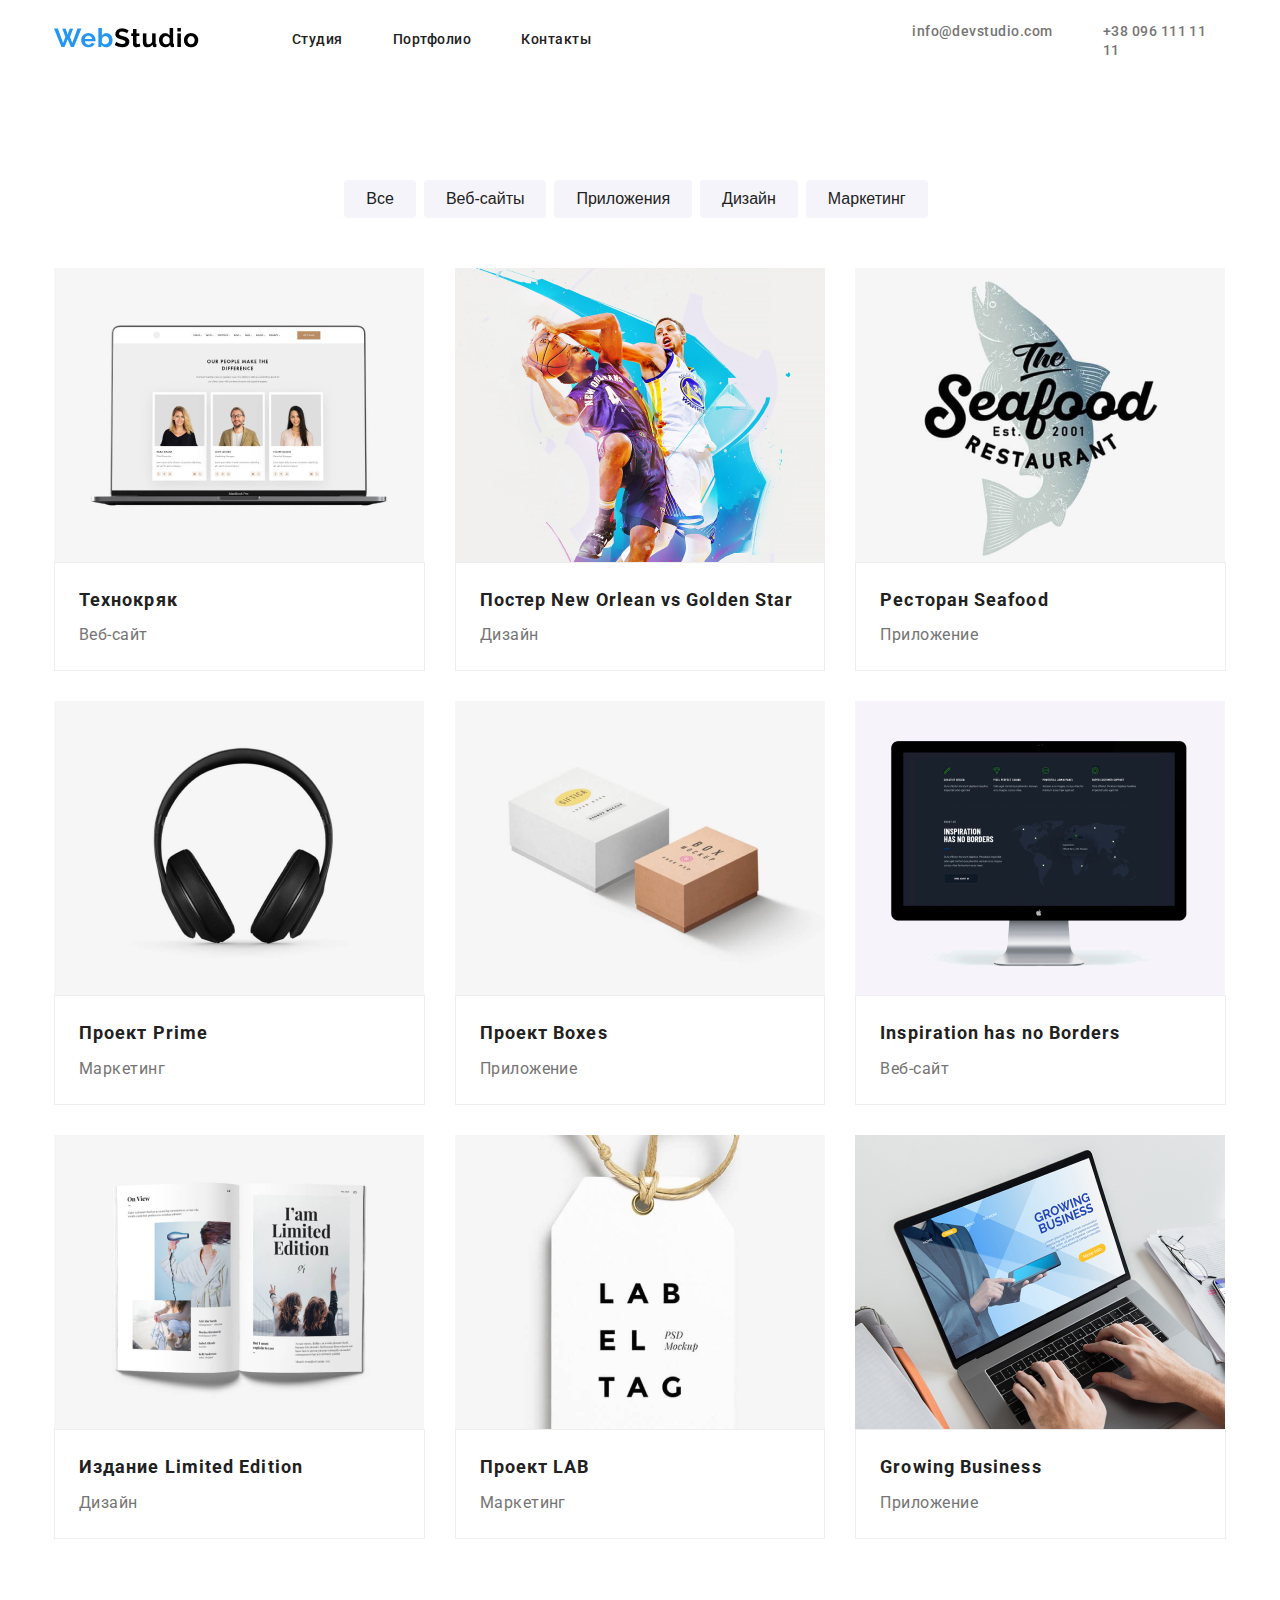
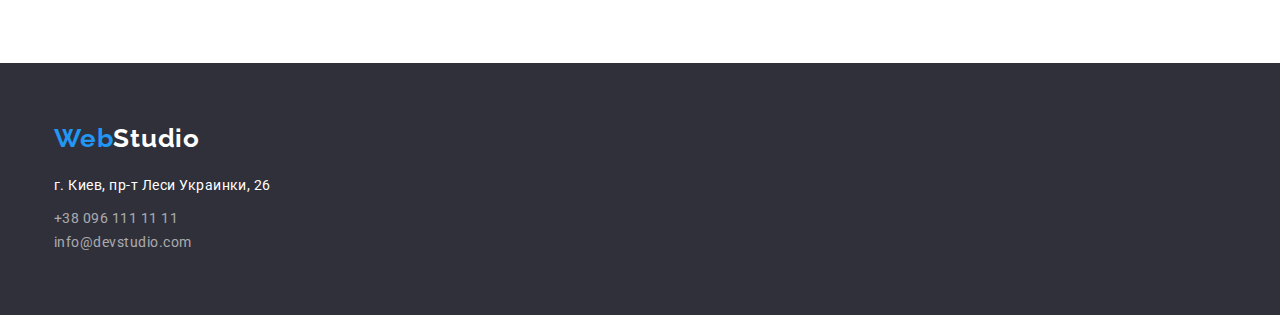
==== portfolio.html @ 0e21d746 "first" ====
<!DOCTYPE html>
<html lang="ru">
  <head>
    <meta charset="UTF-8" />
    <title>HOMEWORK2</title>
    <link rel="preconnect" href="https://fonts.gstatic.com" />
    <link
      href="https://fonts.googleapis.com/css2?family=Raleway:wght@700&family=Roboto:wght@400;500;700;900&display=swap"
      rel="stylesheet"
    />
    <link rel="stylesheet" href="./css/style.css" />
  </head>

  <body>
    <!--Шапка-->
    <header>
      <div class="container main-nav">
        <nav class="main-nav">
          <a href="./index.html">
            <img src="./images/WebStudio.png" alt="logo" />
          </a>
          <ul class="site-nav list">
            <li class="item"><a class="links" href="#">Студия</a></li>
            <li class="item">
              <a class="links" href="portfolio.html">Портфолио</a>
            </li>
            <li class="item"><a class="links" href="#">Контакты</a></li>
          </ul>
        </nav>
        <address>
          <ul class="auth-nav list">
            <li class="item">
              <a class="contacts" href="mailto:info@devstudio.com"
                >info@devstudio.com</a
              >
            </li>
            <li class="item">
              <a class="contacts" href="tel:+380961111111">+38 096 111 11 11</a>
            </li>
          </ul>
        </address>
      </div>
    </header>
    <main>
      <!--Фільтри-->

      <section class="galery list">
        <div class="container-portfolio list">
          <h2 class="visualy-hidden">Портфолио</h2>
          <ul class="filters list">
            <li class="item">
              <button class="portfolio-buttons" type="button">Все</button>
            </li>
            <li class="item">
              <button class="portfolio-buttons" type="button">Веб-сайты</button>
            </li>

            <li class="item">
              <button class="portfolio-buttons" type="button">
                Приложения
              </button>
            </li>
            <li class="item">
              <button class="portfolio-buttons" type="button">Дизайн</button>
            </li>
            <li class="item">
              <button class="portfolio-buttons" type="button">Маркетинг</button>
            </li>
          </ul>
        </div>
        <!--Приклади-->
        <div class="container list">
          <ul class="examples list">
            <li class="item list">
              <img
                src="./images/tehnocrac.jpg"
                class="image list"
                alt="tehnocrac"
              />
              <div class="card list">
                <h3 class="projects-names list">Технокряк</h3>
                <p class="types-work list">Веб-сайт</p>
              </div>
            </li>
            <li class="item list">
              <img src="./images/poster.jpg" class="image list" alt="poster" />
              <div class="card">
                <h3 class="projects-names list">
                  Постер New Orlean vs Golden Star
                </h3>
                <p class="types-work list">Дизайн</p>
              </div>
            </li>
            <li class="item list">
              <img
                src="./images/seafood.jpg"
                class="image list"
                alt="seafood"
              />
              <div class="card">
                <h3 class="projects-names list">Ресторан Seafood</h3>
                <p class="types-work list">Приложение</p>
              </div>
            </li>
            <li class="item list">
              <img src="./images/prime.jpg" class="image list" alt="prime" />
              <div class="card">
                <h3 class="projects-names list">Проект Prime</h3>
                <p class="types-work list">Маркетинг</p>
              </div>
            </li>
            <li class="item list">
              <img src="./images/boxes.jpg" class="image list" alt="boxes" />
              <div class="card">
                <h3 class="projects-names list">Проект Boxes</h3>
                <p class="types-work list">Приложение</p>
              </div>
            </li>
            <li class="item list">
              <img
                src="./images/borders.jpg"
                class="image list"
                alt="borders"
              />
              <div class="card">
                <h3 class="projects-names list">Inspiration has no Borders</h3>
                <p class="types-work list">Веб-сайт</p>
              </div>
            </li>
            <li class="item list">
              <img
                src="./images/edition.jpg"
                class="image list"
                alt="limited edition"
              />
              <div class="card">
                <h3 class="projects-names list">Издание Limited Edition</h3>
                <p class="types-work list">Дизайн</p>
              </div>
            </li>
            <li class="item list">
              <img src="./images/lab.jpg" class="image list" alt="lab" />
              <div class="card">
                <h3 class="projects-names list">Проект LAB</h3>
                <p class="types-work list">Маркетинг</p>
              </div>
            </li>
            <li class="item list">
              <img
                src="./images/growing.jpg"
                class="image list"
                alt="growing bisness"
              />
              <div class="card">
                <h3 class="projects-names list">Growing Business</h3>
                <p class="types-work list">Приложение</p>
              </div>
            </li>
          </ul>
        </div>
      </section>
    </main>
    <footer>
      <div class="container">
      <a href="./index.html"><span class="web">Web</span><span class="studio">Studio</span>
      </a>
      <address>
        <p class="address">г. Киев, пр-т Леси Украинки, 26</p>
        <a class="tel" href="tel:+380961111111">+38 096 111 11 11</a><br />
        <a class="email" href="mailto:info@devstudio.com">info@devstudio.com</a>
      </address>
    </div>
    </footer>
  </body>
</html>
---- css/style.css ----
:root {
  --title-text-color: #212121;
  --acent-color: #2196f3;
  --paragraph-color: #757575;
  --primary-white-color: #ffffff;
}

body {
  font-family: "Roboto";
  color: var(--title-text-color);
  letter-spacing: 0.03em;
  font-weight: 400;
  margin: 0;
}

.list {
  padding: 0;
  margin: 0;
  list-style: none;
}

.container {
  margin-left: auto;
  margin-right: auto;
  width: 1172px;
  padding-left: 20px;
  padding-right: 20px;
  outline: 2px solid transparent;
}

a {
  text-decoration: none;
}

ul {
  list-style-type: none;
}

/*шапка*/

.main-nav {
  display: flex;
  align-items: center;
}

.site-nav {
  display: flex;
}

.site-nav .item {
  margin-right: 50px;
}

.site-nav .item:last-child {
  margin-right: 0;
}

.site-nav .item:first-child {
  margin-left: 93px;
}

.site-nav .links {
  display: block;
  padding-top: 32px;
  padding-bottom: 32px;

  font-weight: 500;
  font-size: 14px;
  line-height: 1.14;

  color: var(--title-text-color);
}

.auth-nav {
  display: flex;
  margin-left: auto;
}
.auth-nav .item {
  margin-left: 321px;
}

.auth-nav .item + .item {
  margin-left: 50px;
}

.contacts {
  font-weight: 500;
  font-size: 14px;
  line-height: 16px;
  color: #757575;
  font-style: normal;
}

.links:hover {
  color: var(--acent-color);
}

/*Герой*/
.hero {
  text-align: center;
  background: #2f303a;
  padding-top: 100px;
  padding-bottom: 180px;
}

.hero-title {
  color: var(--primary-white-color);
  font-weight: 900;
  font-size: 44px;
  line-height: 1.36;

  text-align: center;
  letter-spacing: 0.06em;
  margin-bottom: 30px;
}

/*Кнопка*/

.button {
  box-shadow: 0px 4px 4px rgba(0, 0, 0, 0.15);
  border-radius: 4px;

  color: var(--primary-white-color);
  background: var(--acent-color);
  font-weight: 700;
  font-size: 16px;
  line-height: 1.87;
  border: #ffffff;
}

.section {
  padding-bottom: 94px;
}

.section-benefits {
  padding-top: 94px;
  padding-bottom: 94px;
}

.visualy-hidden {
  position: absolute;
  clip: rect(0 0 0 0);
  width: 1px;
  height: 1px;
  margin: -1px;
}

.feature-list {
  display: flex;
}

.benefits {
  font-weight: 700;
  font-size: 14px;
  line-height: 1.14;
  text-transform: uppercase;
  margin-bottom: 10px;
}

.benefits-text {
  font-size: 14px;
  line-height: 1.7;
  color: var(--paragraph-color);
  width: 270px;
  flex-direction: row;
  margin-right: 30px;
}

.work-list {
  display: flex;
  flex-wrap: wrap;
  justify-content: space-between;
}

.work-list .item {
  width: calc((100% - 60px) / 3);
  margin-right: 30px;
}

.work-list .item:nth-child(3n) {
  margin-right: 0;
}

.feature-title {
  font-weight: 700;
  font-size: 36px;
  line-height: 1.17;
  text-align: center;
  margin-bottom: 50px;
}

.work-team {
  display: flex;
  flex-wrap: wrap;
  justify-content: space-between;
}

.work-team .item {
  width: calc((100% - 90px) / 4);
  margin-right: 30px;
  background: #ffffff;
  border-radius: 0px 0px 4px 4px;
}

.work-team .item:nth-child(4n) {
  margin-right: 0;
}

.card-staff {
  padding-top: 30px;
  padding-bottom: 30px;
}

.section-team {
  padding-bottom: 94px;
  background: #f5f4fa;
  padding-top: 94px;
}

.team {
  font-size: 16px;
  line-height: 1.19;
  text-align: center;
  margin-bottom: 10px;
}

.positions {
  font-size: 16px;
  line-height: 1.19px;
  color: var(--paragraph-color);
  text-align: center;
}

/*footer*/

.address {
  margin-top: 20px;
  margin-bottom: 9px;
  font-style: normal;
  font-size: 14px;
  line-height: 1.7;
  color: var(--primary-white-color);
}

footer {
  background: #2f303a;
  padding-top: 60px;
  padding-bottom: 60px;
}

.tel {
  font-style: normal;
  font-size: 14px;
  line-height: 1.7;
  color: rgba(255, 255, 255, 0.6);
  margin-bottom: 9px;
}

.email {
  font-style: normal;
  font-size: 14px;
  line-height: 1.7;
  color: rgba(255, 255, 255, 0.6);
}

.web {
  font-family: "Raleway";
  font-style: normal;
  font-weight: 700;
  font-size: 26px;
  line-height: 1.19;
  letter-spacing: 0.03em;
  color: var(--acent-color);
}

.studio {
  font-family: "Raleway";
  font-style: normal;
  font-weight: 700;
  font-size: 26px;
  line-height: 1.19;
  letter-spacing: 0.03em;
  color: var(--primary-white-color);
}

/*PORTFOLIO*/

.galery {
  margin-bottom: 94px;
  margin-top: 100px;
}

.container-portfolio {
  margin-bottom: 50px;
}

.filters {
  display: flex;
  justify-content: center;
}

.filters .item {
  margin-right: 8px;
}

.portfolio-buttons {
  font-weight: 500;
  font-size: 16px;
  line-height: 1.6;
  color: var(--title-text-color);
  background: #f5f4fa;
  text-align: center;
  border: var(--acent-color);
  border-radius: 4px;
  padding: 6px 22px;
}

.portfolio-buttons:hover,
.portfolio-buttons:focus,
.portfolio-buttons:active {
  background-color: var(--acent-color);
  color: var(--primary-white-color);
  border: transparent;
}

.examples {
  display: flex;
  flex-wrap: wrap;
}

.examples .item {
  width: calc((100% - 60px) / 3);
  margin-right: 30px;
  margin-bottom: 30px;
  background: #ffffff;
}

.examples .item:nth-child(3n) {
  margin-right: 0;
}

.image {
  display: block;
  border: 0;
}

.card {
  padding-bottom: 20px;
  border: 1px solid #eeeeee;
  padding-top: 20px;
  padding-left: 24px;
}

.projects-names {
  font-size: 18px;
  line-height: 1.88;
  letter-spacing: 0.06em;
  color: var(--title-text-color);
  margin-bottom: 4px;
}

.types-work {
  font-size: 16px;
  line-height: 1.88;
  letter-spacing: 0.03em;
  color: var(--paragraph-color);
}
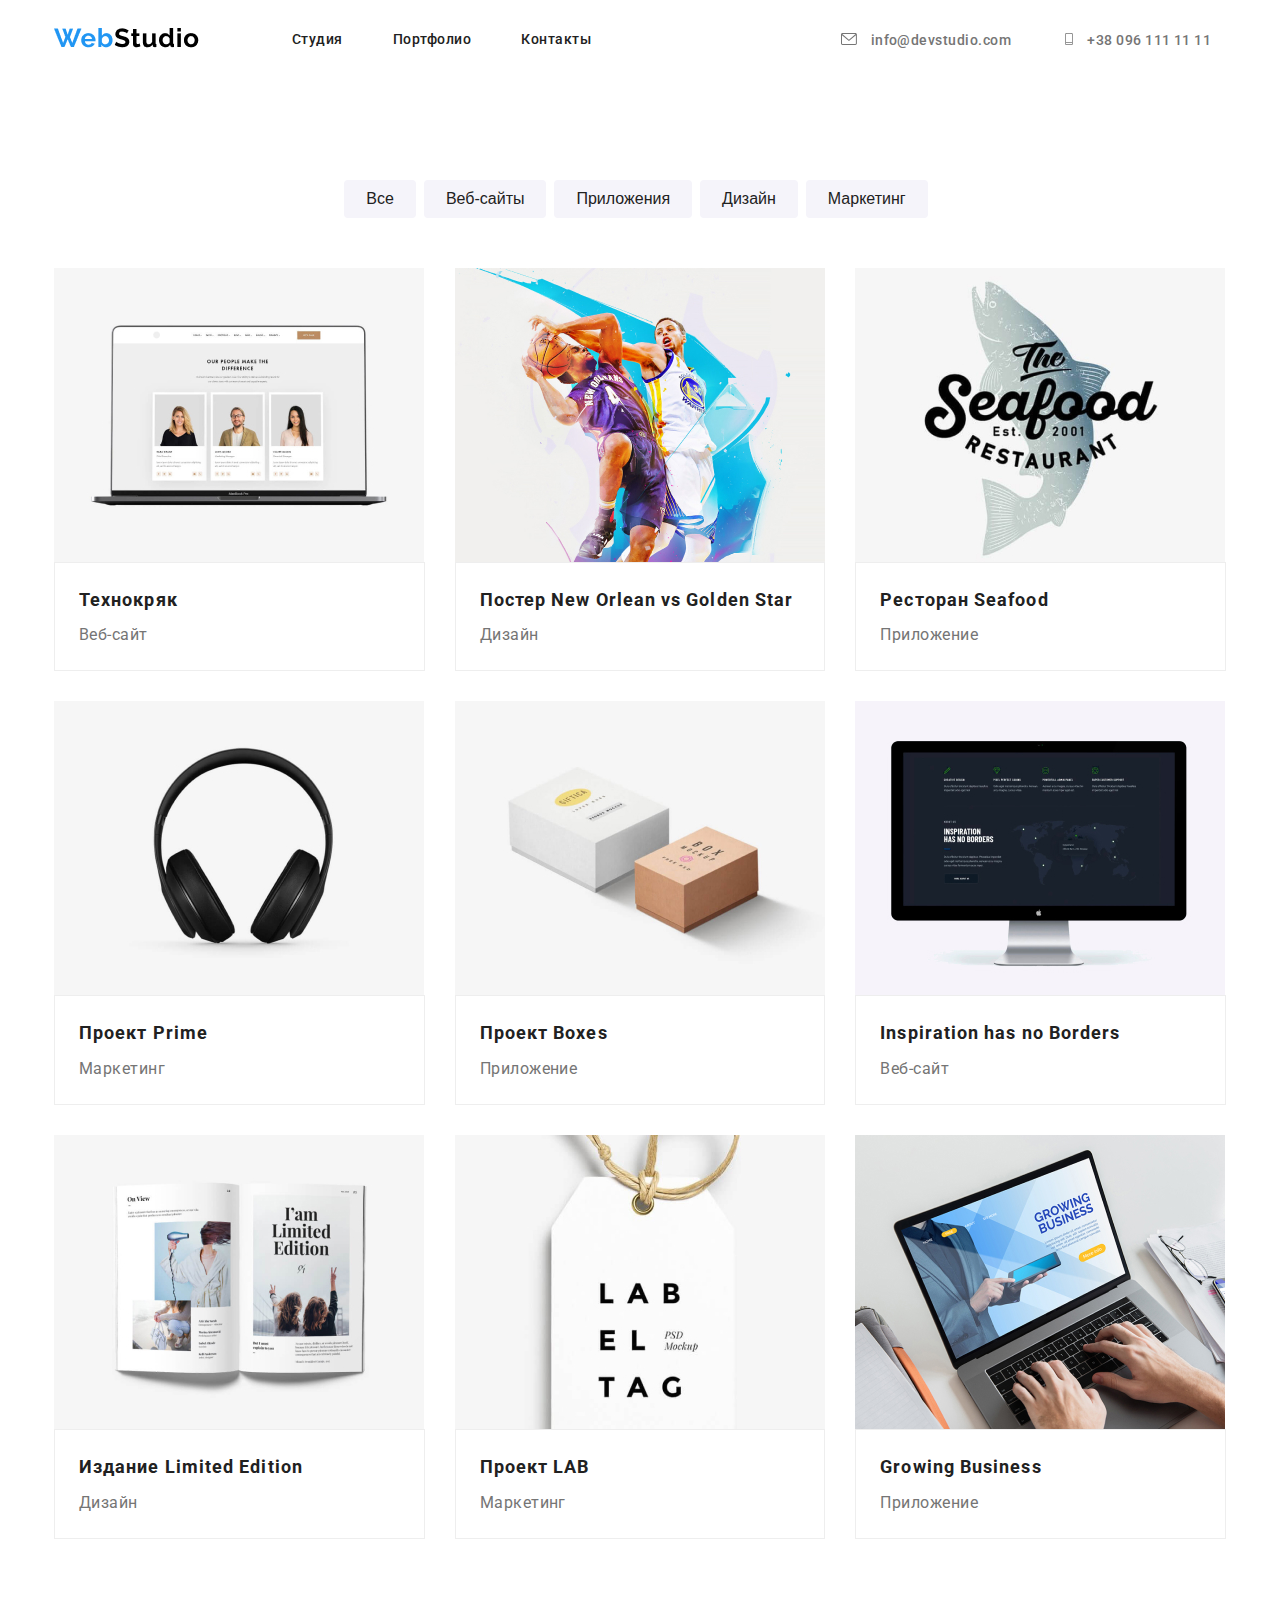
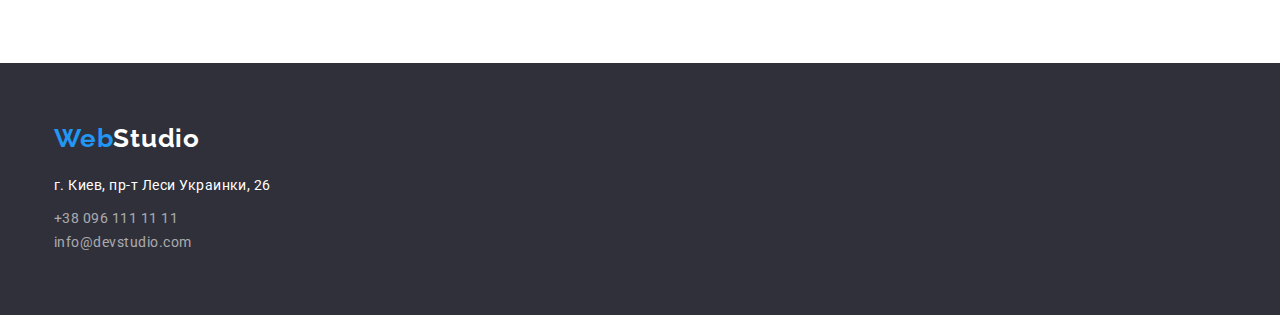
==== commit 21279ad2: "Work with icons" ====
--- a/portfolio.html
+++ b/portfolio.html
@@ -29,13 +29,20 @@
         </nav>
         <address>
           <ul class="auth-nav list">
-            <li class="item">
-              <a class="contacts" href="mailto:info@devstudio.com"
-                >info@devstudio.com</a
+            <li class="item list">
+              <a class="contacts list" href="mailto:info@devstudio.com">
+                <svg class="header-icons list">
+                  <use href="./images/symbol-defs.svg#icon-mail"></use>
+                </svg>
+                info@devstudio.com</a
               >
             </li>
             <li class="item">
-              <a class="contacts" href="tel:+380961111111">+38 096 111 11 11</a>
+              <a class="contacts" href="tel:+380961111111"
+                > <svg class="header-icons list">
+                  <use href="./images/symbol-defs.svg#icon-tel"></use>
+                </svg>+38 096 111 11 11
+              </a>
             </li>
           </ul>
         </address>
--- a/css/style.css
+++ b/css/style.css
@@ -71,24 +71,35 @@
   color: var(--title-text-color);
 }
 
+.contacts {
+  font-weight: 500;
+  font-size: 14px;
+  line-height: 16px;
+  color: #757575;
+  font-style: normal;
+}
+
+.contacts:hover {
+  color: var(--acent-color);
+}
+
+.header-icons {
+  width: 16px;
+  height: 12px;
+  margin-right: 10px;
+  fill: currentColor;
+}
+
 .auth-nav {
   display: flex;
   margin-left: auto;
 }
 .auth-nav .item {
-  margin-left: 321px;
+  margin-left: 250px;
 }
 
 .auth-nav .item + .item {
   margin-left: 50px;
-}
-
-.contacts {
-  font-weight: 500;
-  font-size: 14px;
-  line-height: 16px;
-  color: #757575;
-  font-style: normal;
 }
 
 .links:hover {
@@ -145,6 +156,19 @@
   margin: -1px;
 }
 
+.background-benefits {
+  width: 70px;
+  background: #f5f4fa;
+  border-radius: 4px;
+  margin-bottom: 30px;
+  padding: 25px 100px;
+}
+
+.benefits-icons {
+  width: 70px;
+  height: 70px;
+}
+
 .feature-list {
   display: flex;
 }
@@ -231,21 +255,36 @@
   text-align: center;
 }
 
+.networks {
+  display: flex;
+}
+
+.team-icons {
+  width: 20px;
+  height: 20px;
+  margin-right: 34px;
+  margin-bottom: 42px;
+}
+
 /*footer*/
-
-.address {
-  margin-top: 20px;
-  margin-bottom: 9px;
-  font-style: normal;
-  font-size: 14px;
-  line-height: 1.7;
-  color: var(--primary-white-color);
-}
 
 footer {
   background: #2f303a;
   padding-top: 60px;
   padding-bottom: 60px;
+}
+
+.container-footer {
+  display: flex;
+}
+
+.address {
+  margin-top: 20px;
+  margin-bottom: 9px;
+  font-style: normal;
+  font-size: 14px;
+  line-height: 1.7;
+  color: var(--primary-white-color);
 }
 
 .tel {
@@ -281,6 +320,31 @@
   line-height: 1.19;
   letter-spacing: 0.03em;
   color: var(--primary-white-color);
+}
+
+.footer-end {
+  margin-left: 70px;
+  margin-bottom: 97px;
+}
+
+.join {
+  font-weight: bold;
+  font-size: 14px;
+  line-height: 1.14;
+  letter-spacing: 0.03em;
+  text-transform: uppercase;
+  margin-bottom: 20px;
+
+  color: var(--primary-white-color);
+}
+
+.footer-networks {
+  display: flex;
+}
+
+.footer-icons {
+  width: 20px;
+  height: 20px;
 }
 
 /*PORTFOLIO*/
@@ -335,6 +399,11 @@
   background: #ffffff;
 }
 
+.examples .item:hover {
+  box-shadow: 0px 1px 1px rgba(0, 0, 0, 0.12), 0px 4px 4px rgba(0, 0, 0, 0.06),
+    1px 4px 6px rgba(0, 0, 0, 0.16);
+}
+
 .examples .item:nth-child(3n) {
   margin-right: 0;
 }
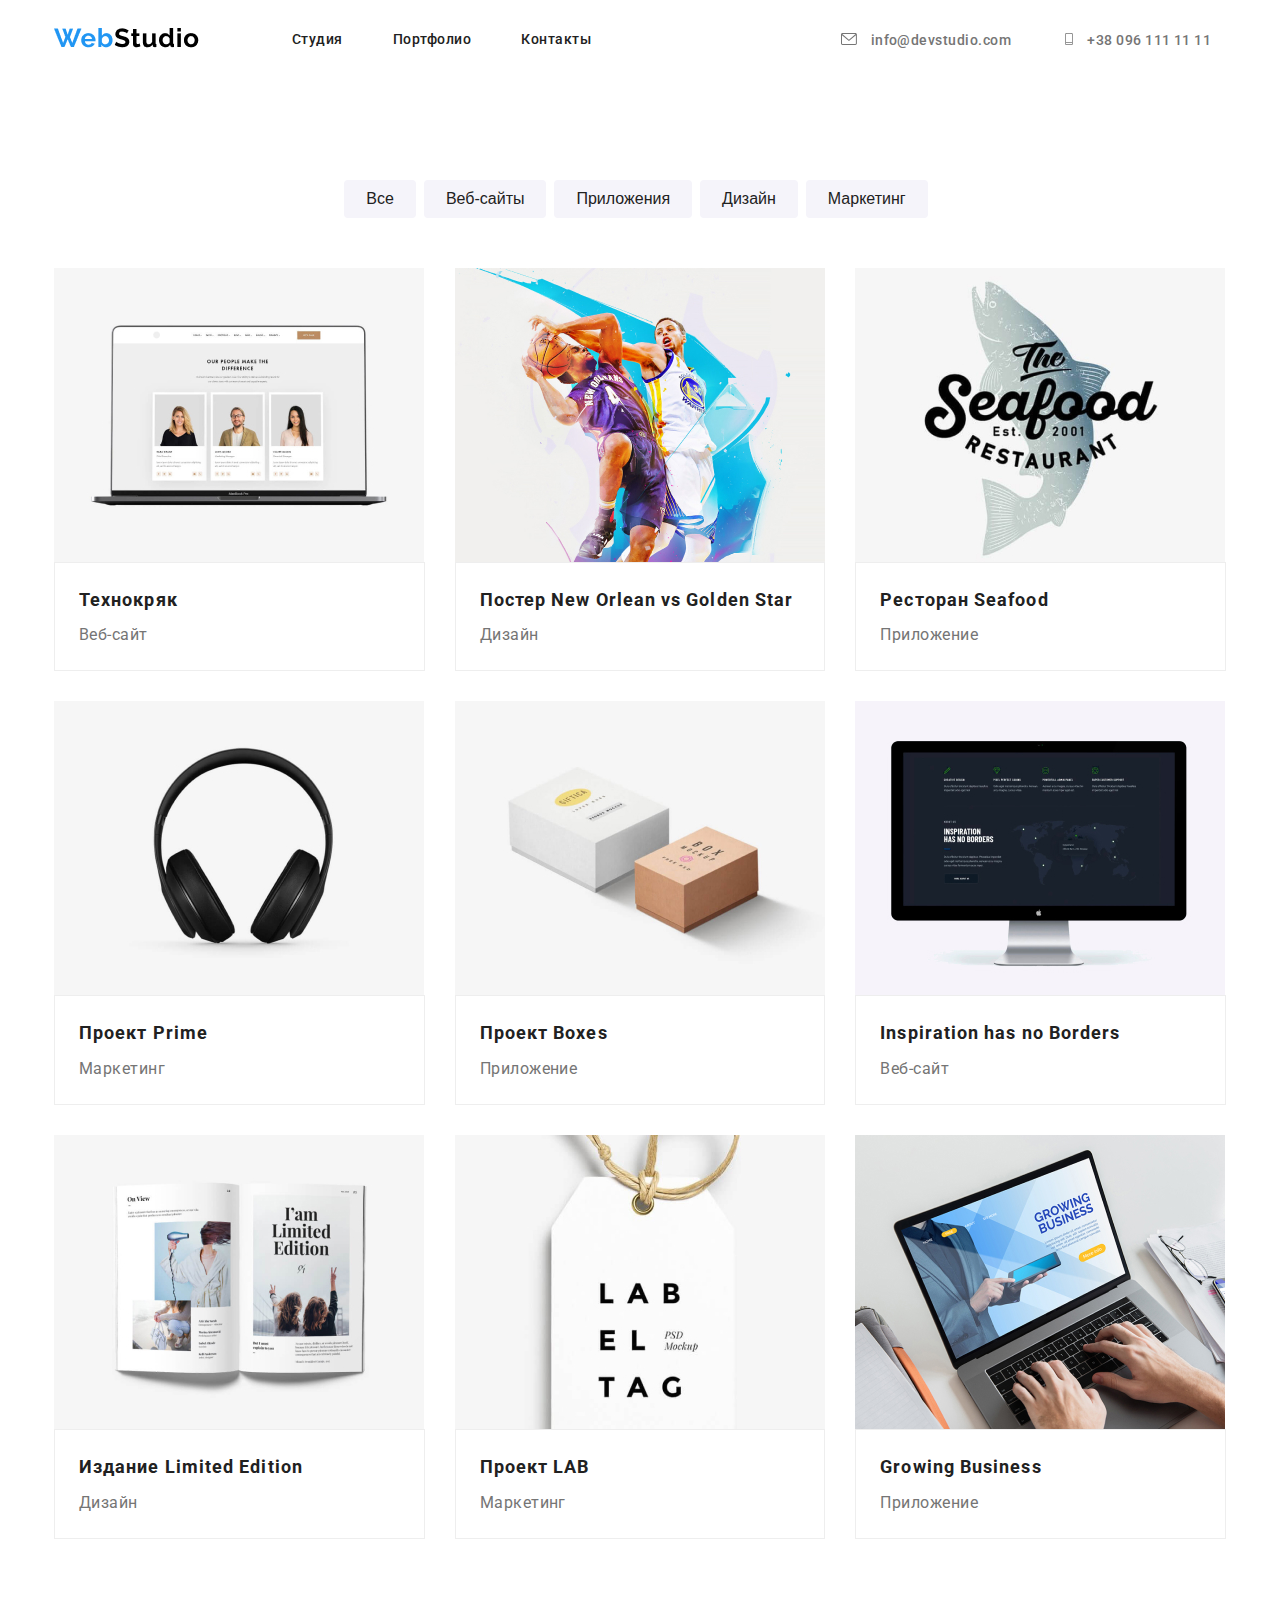
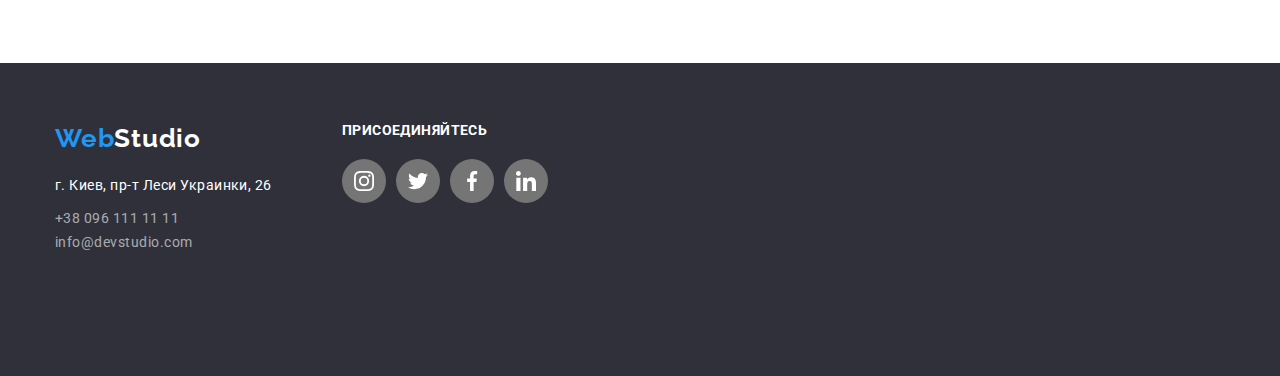
==== commit 41a91abd: "Копіювання футеру в portfolio" ====
--- a/portfolio.html
+++ b/portfolio.html
@@ -168,15 +168,48 @@
       </section>
     </main>
     <footer>
-      <div class="container">
-      <a href="./index.html"><span class="web">Web</span><span class="studio">Studio</span>
-      </a>
-      <address>
-        <p class="address">г. Киев, пр-т Леси Украинки, 26</p>
-        <a class="tel" href="tel:+380961111111">+38 096 111 11 11</a><br />
-        <a class="email" href="mailto:info@devstudio.com">info@devstudio.com</a>
-      </address>
-    </div>
+       
+      <div class="container-footer">
+        <div>
+        <a href="./index.html"
+          ><span class="web">Web</span><span class="studio">Studio</span>
+        </a>
+        <address>
+          <p class="address">г. Киев, пр-т Леси Украинки, 26</p>
+          <a class="tel" href="tel:+380961111111">+38 096 111 11 11</a><br />
+          <a class="email" href="mailto:info@devstudio.com"
+            >info@devstudio.com</a
+          >
+        </address>
+      </div>
+      <div class="footer-end">
+        <h3 class="join list">ПРИСОЕДИНЯЙТЕСЬ</h3>
+        <ul class="footer-networks">
+          <li> <a class="social-links-footer" href="https://www.instagram.com/" target="_blank">
+            <svg class="footer-icons">
+              <use href="./images/symbol-defs.svg#icon-instagram-2"></use>
+            </svg>
+          </a></li>
+          <li><a class="social-links-footer" href="https://www.instagram.com/" target="_blank">
+            <svg class="footer-icons">
+              <use href="./images/symbol-defs.svg#icon-twitter-1"></use>
+            </svg>
+          </a></li>
+          <li><a class="social-links-footer" href="https://www.instagram.com/" target="_blank">
+            <svg class="footer-icons">
+              <use href="./images/symbol-defs.svg#icon-facebook-1"></use>
+            </svg>
+          </a></li>
+          <li><a class="social-links-footer" href="https://www.instagram.com/" target="_blank">
+            <svg class="footer-icons">
+              <use href="./images/symbol-defs.svg#icon-linkedin-1"></use>
+            </svg>
+          </a></li>
+        </ul>
+
+      </div>
+
+      </div>
     </footer>
   </body>
 </html>
--- a/css/style.css
+++ b/css/style.css
@@ -3,6 +3,8 @@
   --acent-color: #2196f3;
   --paragraph-color: #757575;
   --primary-white-color: #ffffff;
+  --fon-hero-color: rgba(47, 48, 58, 0.4);
+  --icons-color: #afb1b8;
 }
 
 body {
@@ -79,7 +81,8 @@
   font-style: normal;
 }
 
-.contacts:hover {
+.contacts:hover,
+.contacts:focus {
   color: var(--acent-color);
 }
 
@@ -102,27 +105,38 @@
   margin-left: 50px;
 }
 
-.links:hover {
+.links:hover,
+.links:focus {
   color: var(--acent-color);
 }
 
 /*Герой*/
 .hero {
+  max-width: 1600px;
+  height: 600px;
+  margin-left: auto;
+  margin-right: auto;
+  background-color: var(--fon-hero-color);
+  background-image: linear-gradient(
+      to right,
+      var(--fon-hero-color),
+      var(--fon-hero-color)
+    ),
+    url(../images/fon.jpg);
+  background-repeat: no-repeat;
+  background-size: cover;
+  background-position: center;
+}
+
+.hero-title {
   text-align: center;
-  background: #2f303a;
-  padding-top: 100px;
-  padding-bottom: 180px;
-}
-
-.hero-title {
+  letter-spacing: 0.06em;
   color: var(--primary-white-color);
   font-weight: 900;
   font-size: 44px;
   line-height: 1.36;
-
-  text-align: center;
-  letter-spacing: 0.06em;
-  margin-bottom: 30px;
+  margin-bottom: 40px;
+  padding-top: 200px;
 }
 
 /*Кнопка*/
@@ -130,6 +144,12 @@
 .button {
   box-shadow: 0px 4px 4px rgba(0, 0, 0, 0.15);
   border-radius: 4px;
+  padding-right: 32px;
+  padding-left: 32px;
+  padding-top: 10px;
+  padding-bottom: 10px;
+
+  margin-left: 600px;
 
   color: var(--primary-white-color);
   background: var(--acent-color);
@@ -232,7 +252,6 @@
 
 .card-staff {
   padding-top: 30px;
-  padding-bottom: 30px;
 }
 
 .section-team {
@@ -257,13 +276,91 @@
 
 .networks {
   display: flex;
+  padding-bottom: 30px;
+  padding-left: 32px;
+  padding-right: 32px;
+}
+
+.networks-item {
+}
+
+.social-link {
+  display: flex;
+  color: #afb1b8;
+  padding: 0;
+  border: none;
+  width: 44px;
+  height: 44px;
+  border-radius: 50%;
+  background-color: var(--primary-white-color);
+  justify-content: center;
+  align-items: center;
+  margin-right: 10px;
+}
+
+.social-link:hover,
+.social-link:focus {
+  color: var(--primary-white-color);
+  background-color: var(--acent-color);
 }
 
 .team-icons {
   width: 20px;
   height: 20px;
-  margin-right: 34px;
-  margin-bottom: 42px;
+  fill: currentColor;
+}
+
+.our-title {
+  font-weight: 700;
+  font-size: 36px;
+  line-height: 1.16;
+  letter-spacing: 0.03em;
+  text-align: center;
+  color: var(--title-text-color);
+
+  margin-bottom: 50px;
+}
+.our-clients {
+  padding-top: 94px;
+  padding-bottom: 94px;
+}
+
+.icon-clients {
+  display: flex;
+  max-width: 1170px;
+
+  margin-right: auto;
+  margin-left: auto;
+}
+
+.logo-clients {
+  height: 49px;
+  width: 44px;
+  padding: 20px 63px;
+  fill: var(--icons-color);
+}
+
+.icon-clients .item {
+  border: 1px solid #afb1b8;
+  box-sizing: border-box;
+  border-radius: 4px;
+  width: 170px;
+  height: 90px;
+  margin-right: 30px;
+}
+
+.icon-clients .item:hover,
+.icon-clients .item:focus {
+  border: 1px solid var(--acent-color);
+}
+
+.icon-clients .item:nth-child(6) {
+  margin-right: 0px;
+}
+
+.link-logo .logo-clients:hover,
+.link-logo .logo-clients:focus {
+  fill: var(--acent-color);
 }
 
 /*footer*/
@@ -276,6 +373,9 @@
 
 .container-footer {
   display: flex;
+  max-width: 1170px;
+  margin-left: auto;
+  margin-right: auto;
 }
 
 .address {
@@ -340,11 +440,33 @@
 
 .footer-networks {
   display: flex;
+  padding: 0;
+}
+
+.social-links-footer {
+  display: flex;
+  color: var(--primary-white-color);
+  padding: 0;
+  border: none;
+  width: 44px;
+  height: 44px;
+  border-radius: 50%;
+  background-color: var(--paragraph-color);
+  justify-content: center;
+  align-items: center;
+  margin-right: 10px;
+}
+
+.social-links-footer:hover,
+.social-links-footer:focus {
+  color: var(--primary-white-color);
+  background-color: var(--acent-color);
 }
 
 .footer-icons {
   width: 20px;
   height: 20px;
+  fill: currentColor;
 }
 
 /*PORTFOLIO*/
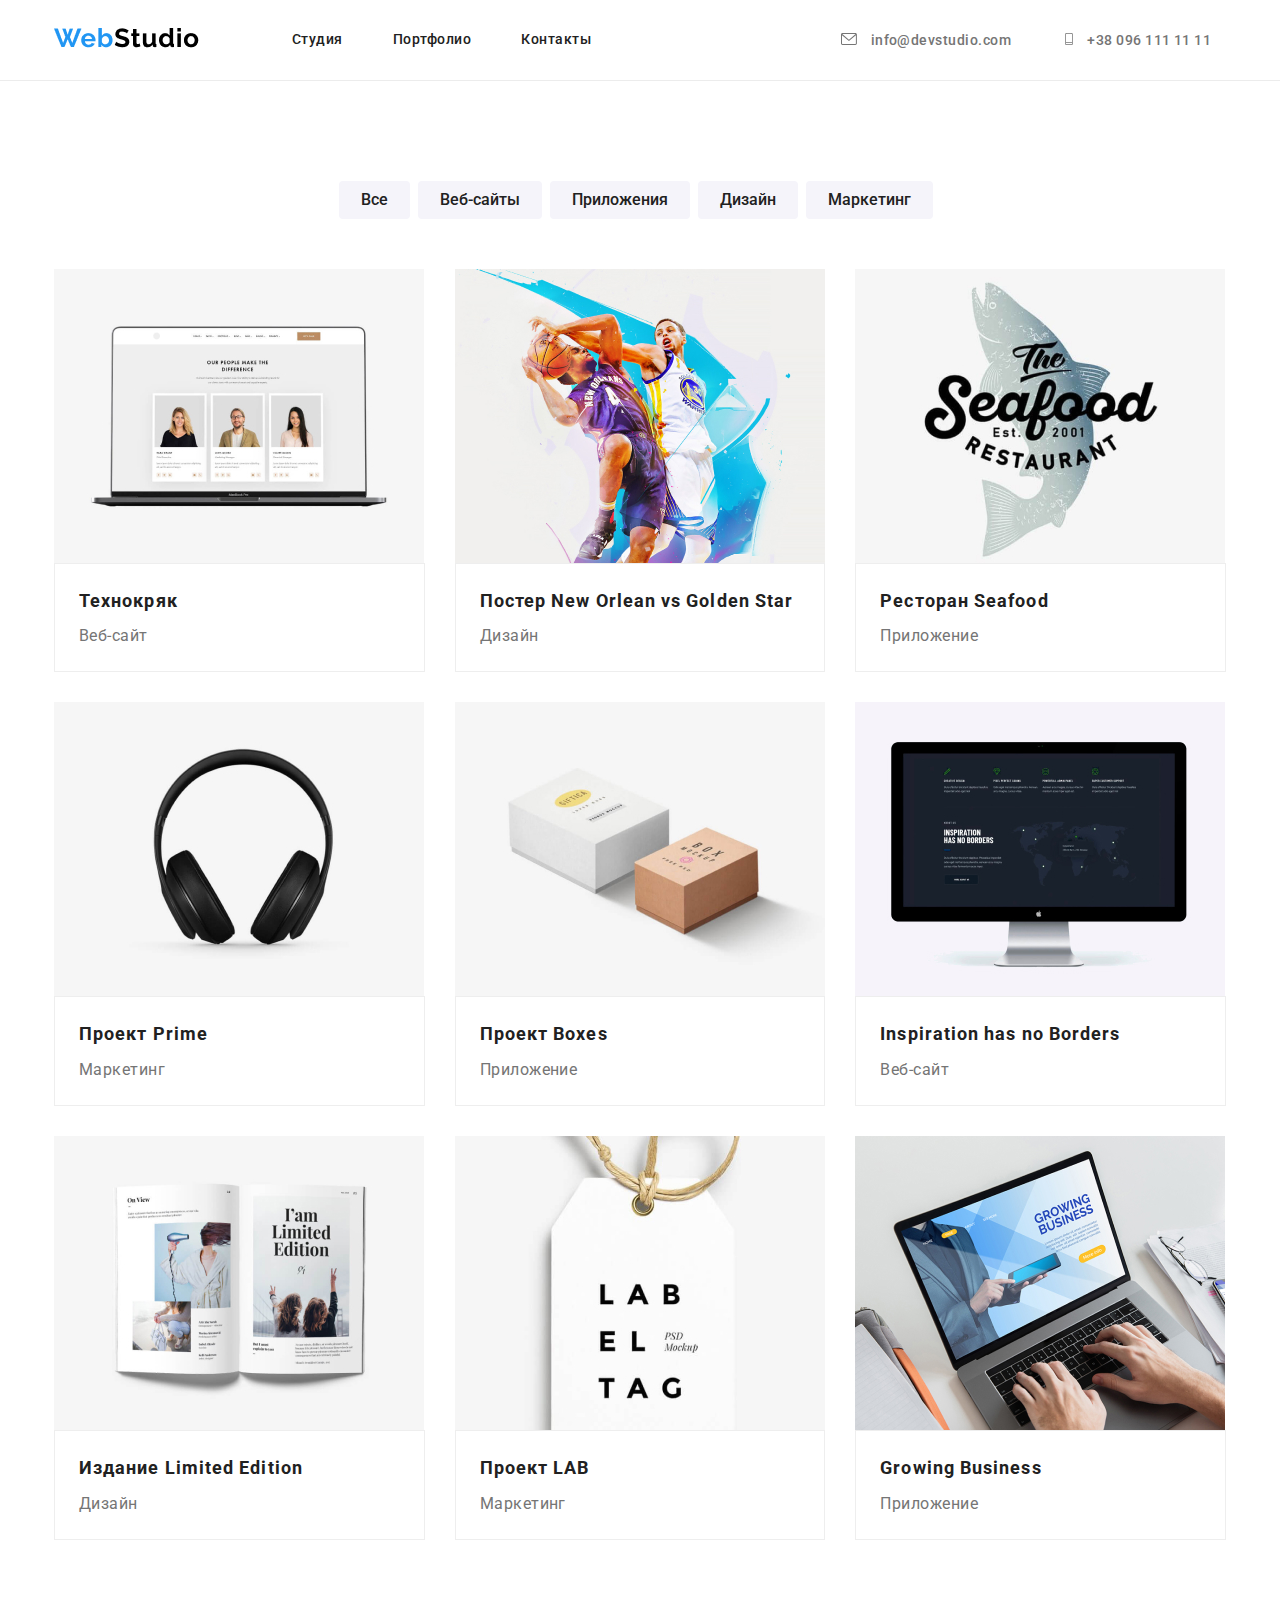
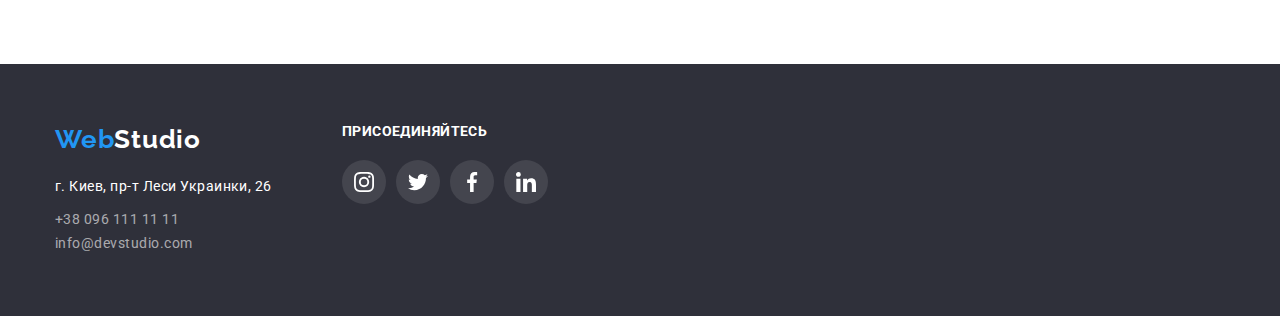
==== commit 880b9ee9: "виправлення помилок1" ====
--- a/portfolio.html
+++ b/portfolio.html
@@ -79,6 +79,8 @@
         <div class="container list">
           <ul class="examples list">
             <li class="item list">
+              <a href="#" class="card-portfolio">
+
               <img
                 src="./images/tehnocrac.jpg"
                 class="image list"
@@ -88,8 +90,11 @@
                 <h3 class="projects-names list">Технокряк</h3>
                 <p class="types-work list">Веб-сайт</p>
               </div>
-            </li>
-            <li class="item list">
+            </a>
+            </li>
+           
+            <li class="item list">
+              <a href="#" class="card-portfolio">
               <img src="./images/poster.jpg" class="image list" alt="poster" />
               <div class="card">
                 <h3 class="projects-names list">
@@ -97,8 +102,10 @@
                 </h3>
                 <p class="types-work list">Дизайн</p>
               </div>
-            </li>
-            <li class="item list">
+            </a>
+            </li>
+            <li class="item list">
+              <a href="#" class="card-portfolio">
               <img
                 src="./images/seafood.jpg"
                 class="image list"
@@ -108,22 +115,28 @@
                 <h3 class="projects-names list">Ресторан Seafood</h3>
                 <p class="types-work list">Приложение</p>
               </div>
-            </li>
-            <li class="item list">
+            </a>
+            </li>
+            <li class="item list">
+              <a href="#" class="card-portfolio">
               <img src="./images/prime.jpg" class="image list" alt="prime" />
               <div class="card">
                 <h3 class="projects-names list">Проект Prime</h3>
                 <p class="types-work list">Маркетинг</p>
               </div>
-            </li>
-            <li class="item list">
+            </a>
+            </li>
+            <li class="item list">
+              <a href="#" class="card-portfolio">
               <img src="./images/boxes.jpg" class="image list" alt="boxes" />
               <div class="card">
                 <h3 class="projects-names list">Проект Boxes</h3>
                 <p class="types-work list">Приложение</p>
               </div>
-            </li>
-            <li class="item list">
+            </a>
+            </li>
+            <li class="item list">
+              <a href="#" class="card-portfolio">
               <img
                 src="./images/borders.jpg"
                 class="image list"
@@ -133,8 +146,10 @@
                 <h3 class="projects-names list">Inspiration has no Borders</h3>
                 <p class="types-work list">Веб-сайт</p>
               </div>
-            </li>
-            <li class="item list">
+            </a>
+            </li>
+            <li class="item list">
+              <a href="#" class="card-portfolio">
               <img
                 src="./images/edition.jpg"
                 class="image list"
@@ -144,15 +159,19 @@
                 <h3 class="projects-names list">Издание Limited Edition</h3>
                 <p class="types-work list">Дизайн</p>
               </div>
-            </li>
-            <li class="item list">
+            </a>
+            </li>
+            <li class="item list">
+              <a href="#" class="card-portfolio">
               <img src="./images/lab.jpg" class="image list" alt="lab" />
               <div class="card">
                 <h3 class="projects-names list">Проект LAB</h3>
                 <p class="types-work list">Маркетинг</p>
               </div>
-            </li>
-            <li class="item list">
+            </a>
+            </li>
+            <li class="item list">
+              <a href="#" class="card-portfolio">
               <img
                 src="./images/growing.jpg"
                 class="image list"
@@ -162,6 +181,7 @@
                 <h3 class="projects-names list">Growing Business</h3>
                 <p class="types-work list">Приложение</p>
               </div>
+            </a>
             </li>
           </ul>
         </div>
--- a/css/style.css
+++ b/css/style.css
@@ -36,6 +36,10 @@
 
 ul {
   list-style-type: none;
+}
+
+header {
+  border-bottom: 1px solid rgb(236, 236, 236, 1);
 }
 
 /*шапка*/
@@ -424,7 +428,6 @@
 
 .footer-end {
   margin-left: 70px;
-  margin-bottom: 97px;
 }
 
 .join {
@@ -451,7 +454,7 @@
   width: 44px;
   height: 44px;
   border-radius: 50%;
-  background-color: var(--paragraph-color);
+  background-color: rgba(255, 255, 255, 0.1);
   justify-content: center;
   align-items: center;
   margin-right: 10px;
@@ -490,6 +493,7 @@
 }
 
 .portfolio-buttons {
+  font-family: Roboto;
   font-weight: 500;
   font-size: 16px;
   line-height: 1.6;
@@ -521,13 +525,18 @@
   background: #ffffff;
 }
 
-.examples .item:hover {
+.examples .item:nth-child(3n) {
+  margin-right: 0;
+}
+
+.card-portfolio {
+  display: block;
+}
+
+.card-portfolio:hover,
+.card-portfolio:focus {
   box-shadow: 0px 1px 1px rgba(0, 0, 0, 0.12), 0px 4px 4px rgba(0, 0, 0, 0.06),
     1px 4px 6px rgba(0, 0, 0, 0.16);
-}
-
-.examples .item:nth-child(3n) {
-  margin-right: 0;
 }
 
 .image {
